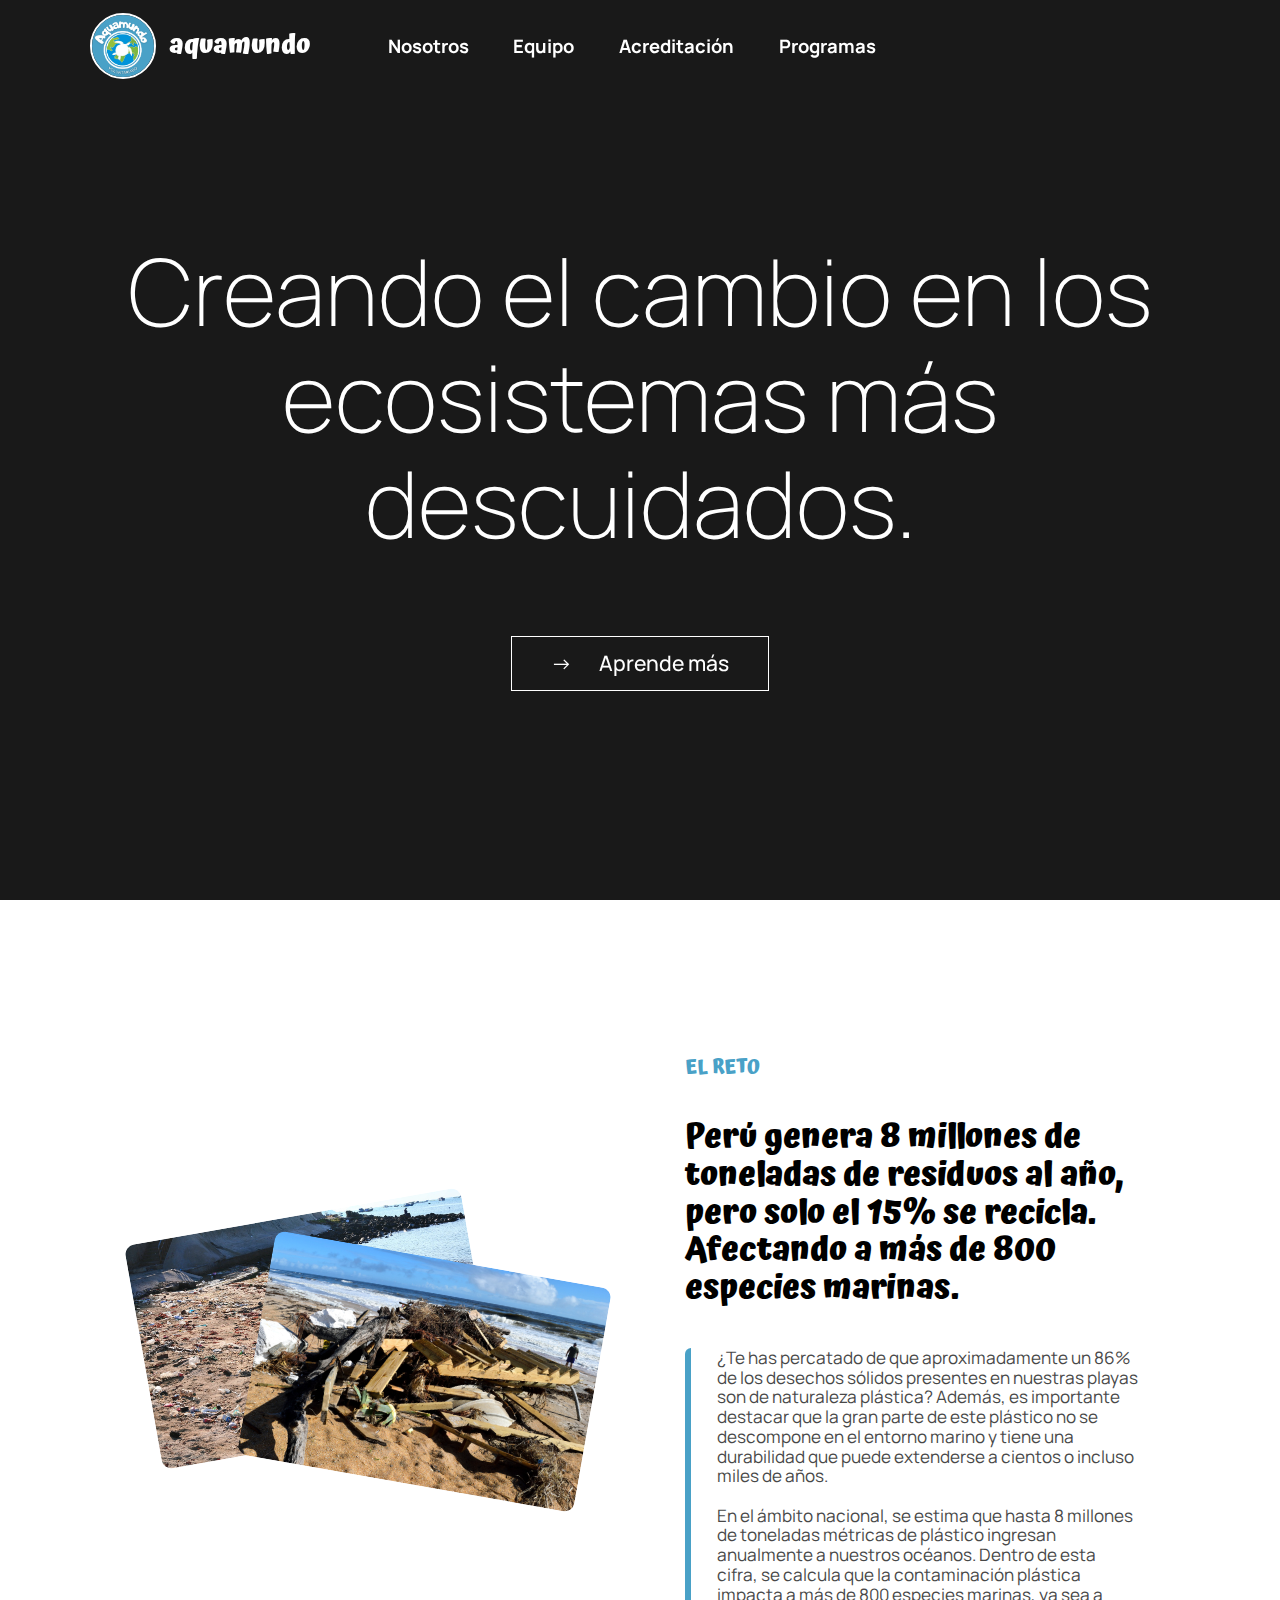
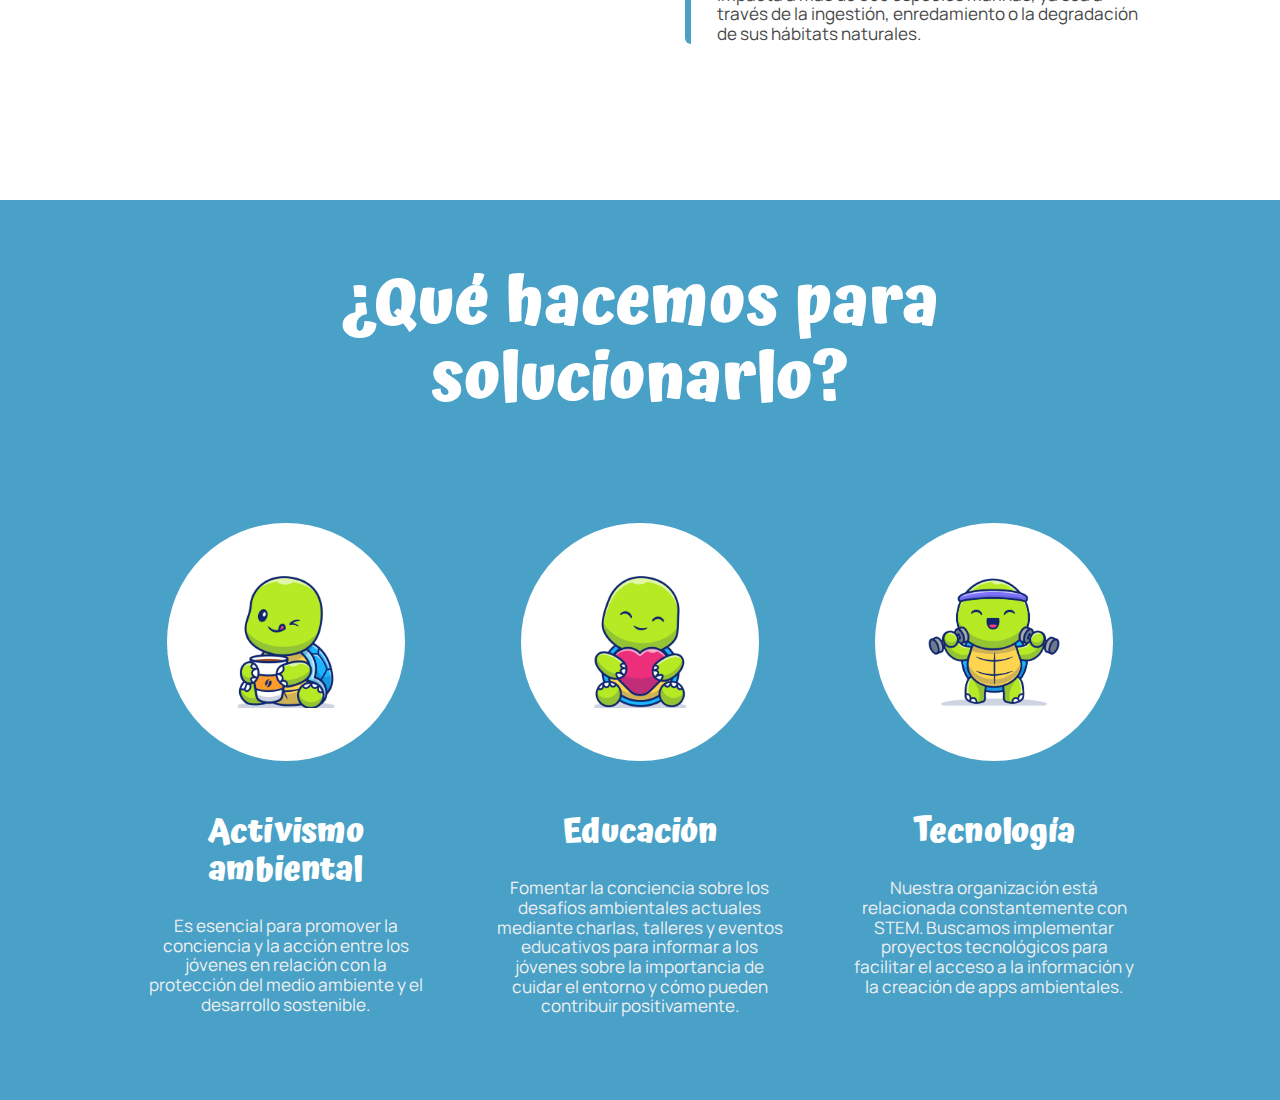
==== index.html @ 706407c6 "first commit" ====
<!DOCTYPE html>
<html lang="en">
<head>
    <meta charset="UTF-8">
    <meta name="viewport" content="width=device-width, initial-scale=1.0">
    <meta http-equiv="Cache-Control" content="no-cache, no-store, must-revalidate" />
    <meta http-equiv="Pragma" content="no-cache" />
    <meta http-equiv="Expires" content="0" />
    <link rel="stylesheet" href="./styles/reusables/reset.css">
    <link rel="stylesheet" href="./styles/reusables/navbar.css">
    <link rel="stylesheet" href="./styles/index.css">
    <title>Aquamundo Volunteering</title>
</head>
<body>
    <header>
        <div class="colored-overlay"></div>
        <div class="header-wrapper">
            <nav>
                <a class="aquamundo-nav-banner" href="./index.html">
                    <img src="./res/general/logo-aquamundo.png" alt="aquamundo logo">
                    <h2>aquamundo</h2>
                </a>
                <div class="nav-links">
                    <a href="#" class="nav-link">Nosotros</a>
                    <a href="#" class="nav-link">Equipo</a>
                    <a href="#" class="nav-link">Acreditación</a>
                    <a href="#" class="nav-link">Programas</a>
                </div>
                <div class="burger burger1">
                    <div></div>
                </div>
                <div class="dropdown-content">
                    <a href="#">
                        <div class="svg-holder"></div>
                        Nosotros
                    </a>
                    <a target="_blank" href="#">
                        <div class="svg-holder"></div>
                        Equipo
                    </a>
                    <a target="_blank" href="#">
                        <div class="svg-holder"></div>
                        Acreditación
                    </a>
                    <a target="_blank" href="#">
                        <div class="svg-holder"></div>
                        Programas
                    </a>
                </div>
            </nav>
            <div class="hero-section">
                <h2>Creando el cambio en los ecosistemas más descuidados.</h2>
                <a class="hero-action-button" href="#challenge-section"><span>→</span>Aprende más</a>
            </div>
        </div>
    </header>

    <main>
        <section class="challenge-section" id="challenge-section">
            <div class="left">
                <img src="./res/inicio/reto-inicio1.jpg" alt="challenge-image1">
                <img src="./res/inicio/reto-inicio2.jpg" alt="challenge-image2">
            </div>
            <div class="right">
                <h3>El reto</h3>
                <h2>
                    Perú genera 8 millones de toneladas de residuos al año, pero solo el 15% se recicla. Afectando a más de 800 especies marinas.
                </h2>
                <p>
                    ¿Te has percatado de que aproximadamente un 86% de los desechos sólidos presentes en nuestras playas son de naturaleza plástica? Además, es importante destacar que la gran parte de este plástico no se descompone en el entorno marino y tiene una durabilidad que puede extenderse a cientos o incluso miles de años.<br><br>En el ámbito nacional, se estima que hasta 8 millones de toneladas métricas de plástico ingresan anualmente a nuestros océanos. Dentro de esta cifra, se calcula que la contaminación plástica impacta a más de 800 especies marinas, ya sea a través de la ingestión, enredamiento o la degradación de sus hábitats naturales.
                </p>
            </div>
        </section>

        <section class="actions-section">
            <h2>¿Qué hacemos para solucionarlo?</h2>
            <div class="actions-grid">
                <div class="action-details">
                    <div class="action-image-holder">
                        <img src="./res/inicio/activismo-action.png" alt="activismo action">
                    </div>
                    <div class="action-text">
                        <h4>Activismo ambiental</h4>
                        <p>Es esencial para promover la conciencia y la acción entre los jóvenes en relación con la protección del medio ambiente y el desarrollo sostenible.</p>
                    </div>
                </div>
                <div class="action-details">
                    <div class="action-image-holder">
                        <img src="./res/inicio/educacion-action.png" alt="activismo action">
                    </div>
                    <div class="action-text">
                        <h4>Educación</h4>
                        <p>Fomentar la conciencia sobre los desafíos ambientales actuales mediante charlas, talleres y eventos educativos para informar a los jóvenes sobre la importancia de cuidar el entorno y cómo pueden contribuir positivamente.</p>
                    </div>
                </div>
                <div class="action-details">
                    <div class="action-image-holder">
                        <img src="./res/inicio/tecnologia-action.png" alt="activismo action">
                    </div>
                    <div class="action-text">
                        <h4>Tecnología</h4>
                        <p>Nuestra organización está relacionada constantemente con STEM. Buscamos implementar proyectos tecnológicos para facilitar el acceso a la información y la creación de apps ambientales.</p>
                    </div>
                </div>
            </div>
        </section>

        <section class="impact-section"></section>
    </main>

    <script src="./scripts/navbar.js"></script>
</body>
</html>
---- styles/reusables/navbar.css ----
:root {
    --colorPrimario: #fff;
    --acento1: #49A1C7;
    --acento2: #70C62C;
    --acento3: #F9A01E;
    --texto1: #f8fcff;
    --texto2: #333;
    --texto3: #fff5ac;
}

header {
    position: relative;
    width: 100%;
    min-height: 100vh;
    display: flex;
    flex-direction: column;
    background-position: center;
    background-repeat: no-repeat;
    background-size: cover;
}

.colored-overlay {
    position: absolute;
    z-index: 0;
    width: 100%;
    height: 100%;
    background-color: rgba(0, 0, 0, 0.9);
}

.header-wrapper {
    height: 100%;
    width: 100%;
    z-index: 1;
}
header nav {
    position: fixed;
    width: 100%;
    padding: 1rem max(7vw, 5rem);
    display: flex;
    align-items: center;
    gap: max(6vw, 5rem);
}
header nav, header nav * {
    transition: all 0.3s;
}
header nav.scrolled {
    background-color: #fff;
}
.aquamundo-nav-banner {
    display: flex;
    align-items: center;
    gap: 1rem;
    text-decoration: none;
}
.aquamundo-nav-banner h2 {
    font-size: 2rem;
    font-weight: 700;
    color: #fff;
}
nav.scrolled .aquamundo-nav-banner h2 {
    color: #49A1C7;
}
.aquamundo-nav-banner h2::first-letter {
    text-transform: lowercase;
}
header nav img {
    border: 2px solid #fff;
    border-radius: 50%;
    height: 5rem;
    width: 5rem;
}

.nav-links {
    width: 100%;
    padding: 1rem 0;
    display: flex;
    gap: max(3.5vw, 2rem);
}
.nav-links a {
    font-size: 1.4rem;
    font-weight: 700;
    text-decoration: none;
    text-decoration-color: #49A1C7;
    color: #fff;
    transition: all 0.3s;
}
nav.scrolled .nav-links a {
    color: #000;
}
.nav-links a:hover, nav.scrolled .nav-links a:hover {
    color: #49A1C7;
    text-decoration: underline;
    text-decoration-thickness: 2px;
    text-underline-offset: 10px;
}


/**Burger menu*/
:root {
    --font-size: 1;
    --color1: #000;
    --borderRadius: 1em;
}
.dropdown-content {
    position: absolute;
    display: none;
    flex-direction: column;
    justify-content: center;
    align-items: start;
    top: calc(13vh - 1px);
    right: 8vw;
    background-color: #fff;
    border: 1px solid #9a9a9a;
    border-radius: 8px;
    box-shadow: 0px 0px 3px 8px rgba(255, 255, 255, 0.1);
    transition: all 0.5s;
    overflow: hidden;
    z-index: 2;
}
.dropdown-content.visible {
    display: flex;
}
.dropdown-content a {
    color: #000;
    font-size: 1.4rem;
    font-family: 'Inter';
    text-decoration: none;
    padding: 1rem 3rem 1rem 1rem;
    display: flex;
    align-items: center;
    gap: 1rem;
}
.dropdown-content svg {
    width: 2rem;
    height: 2rem;
    fill: #754FE2;
}
.burger {
    display: none;
    font-size: var(--font-size);
    cursor: pointer;
    padding: 1.5em 0.75em;
    transform: scale(0.7) translate(0);
}
.burger > div {
    width: 3.5em;
    height: 0.5em;
    border-radius: var(--borderRadius);
    background: var(--color1);
}
.burger > div::before, .burger > div::after {
    transition: font-size 0s;
    content: "";
    display: block;
    position: absolute;
    width: 3.5em;
    height: 0.5em;
    background: var(--color1);
    border-radius: var(--borderRadius);
}
.burger > div::before {
    margin-top: -1.5em;
}
.burger > div::after {
    margin-top: 1.5em;
}
.burger1 {
    transition: all 0.7s, font-size 0s;
    transition-timing-function: cubic-bezier(0.68, -0.35, 0.265, 1.35);
}
.burger1 > div {
    transition: all 0.1s 0.3s, font-size 0s;
}
.burger1 > div::before, .burger1 > div::after {
    transition: all 0.3s 0.2s, font-size 0s;
}
.burger1.toggled {
    transform: rotate(180deg);
}
.burger1.toggled > div::before {
    transform: rotate(45deg) translate(1.1em, 1em);
}
.burger1.toggled > div {
    background: transparent;
}
.burger1.toggled > div::after {
    transform: rotate(-45deg) translate(1.1em, -1em);
}

@media only screen and (max-width: 900px) {
    header nav {
        padding: 1rem max(5vw, 2rem);
        background-color: #fff;
        justify-content: space-between;
        align-items: center;
    }
    header nav img {
        width: 8rem;
        height: 8rem;
    }
    header .nav-links {
        display: none;
    }
    .aquamundo-nav-banner h2 {
        display: none;
    }
    .burger {
        display: block;
    }
}
---- styles/index.css ----
:root {
    --colorPrimario: #fff;
    --acento1: #49A1C7;
    --acento2: #70C62C;
    --acento3: #F9A01E;
    --texto1: #f8fcff;
    --texto2: #333;
    --texto3: #fff5ac;
}

header {
    background-image: url('../res/inicio/portada-inicio.png');
}

.hero-section {
    padding: min(10vh, 8rem) 5vw;
    padding-top: max(22vh, 18rem);
    height: 100%;
    display: flex;
    flex-direction: column;
    justify-content: center;
    align-items: center;
    gap: max(8vh, 6rem);
}
.hero-section h2 {
    font-size: 7rem;
    font-family: 'Manrope';
    font-weight: 200;
    text-align: center;
    color: #fff;
}
.hero-section h2 strong {
    font-family: inherit;
    font-weight: 700;
}
.hero-action-button {
    position: relative;
    width: -webkit-fit-content;
    width: -moz-fit-content;
    width: fit-content;
    display: flex;
    align-items: center;
    gap: 2rem;
    padding: 1.1rem 3rem;
    border: 1px solid #fff;
    font-size: 1.6rem;
    font-weight: 500;
    text-decoration: none;
    color: #fff;
    transition: all 0.3s;
}
.hero-action-button:before {
    content: "";
    position: absolute;
    background: #49A1C7;
    bottom: 0;
    left: 0;
    right: 0;
    top: 100%;
    z-index: -1;
    -webkit-transition: top 0.09s ease-in;
  }
  
.hero-action-button:hover:before {
    top: 0;
}
.hero-action-button:hover {
    border-color: transparent;
}

@media only screen and (max-width: 500px) {
    .hero-section h1 {
        font-size: 3.5rem;
    }
}

/**challenge section*/
.challenge-section {
    width: 100%;
    min-height: 100vh;
    padding: min(8rem, 12vh) 11vw;
    display: grid;
    grid-template-columns: 1fr 1fr;
    justify-content: center;
    align-items: center;
    gap: min(7vw, 8rem);
}

.challenge-section .left {
    height: 40vh;
    position: relative;
}
.challenge-section .left img {
    position: absolute;
    width: 60%;
    border-radius: 10px;
}
.challenge-section .left img:nth-child(1) {
    top: 0;
    left: 0;
    transform: rotate(-10deg);
}
.challenge-section .left img:nth-child(2) {
    bottom: 0;
    right: 0;
    transform: rotate(10deg);
}

.challenge-section .right {
    display: flex;
    flex-direction: column;
    justify-content: center;
    gap: 3rem;
}
.challenge-section .right h3 {
    font-size: 1.5rem;
    font-weight: 700;
    text-transform: uppercase;
    color: #49A1C7;
}
.challenge-section .right h2 {
    font-size: 2.5rem;
    font-weight: 700;
    color: #000;
}
.challenge-section .right p {
    font-size: 1.3rem;
    font-weight: 400;
    color: #484848;
    border-radius: 6px;
    border-left: 6px solid #49A1C7;
    padding-left: 2rem;
}

/*Challenge section responsive*/
@media only screen and (max-width: 900px) {
    .challenge-section .left {
        height: 30vh;
    }
    .challenge-section {
        grid-template-columns: 1fr;
        gap: 8rem;
    }
}
@media only screen and (min-height: 650px) {
    .challenge-section .left {
        height: 30vh;
    }
    .challenge-section .left img {
        width: 75%;
    }
}

/**actions section*/
.actions-section {
    width: 100%;
    padding: 5rem 11vw;
    min-height: 100vh;
    display: flex;
    flex-direction: column;
    align-items: center;
    gap: 8rem;
    background-color: #49A1C7;
}
.actions-section h2 {
    font-size: 5rem;
    font-weight: 700;
    text-align: center;
    color: #fff;
}
.actions-grid {
    width: 100%;
    display: grid;
    grid-template-columns: 1fr 1fr 1fr;
    gap: 5vw;
}
.action-details {
    display: flex;
    flex-direction: column;
    align-items: center;
    gap: 4rem;
}
.action-image-holder {
    aspect-ratio: 1/1;
    width: 18rem;
    height: auto;
    background-color: #fff;
    padding: 4rem;
    border-radius: 50%;
    display: flex;
    justify-content: center;
    align-items: center;
}
.action-image-holder img {
    width: 100%;
    height: 100%;
    -o-object-fit: contain;
       object-fit: contain;
}
.action-text {
    display: flex;
    flex-direction: column;
    align-items: center;
    gap: 2rem;
}
.action-text h4 {
    font-size: 2.5rem;
    font-weight: 700;
    text-align: center;
    color: #fff;
}
.action-text p {
    font-size: 1.3rem;
    text-align: center;
    font-weight: 400;
    color: #f0f0f0;
}

/*Actions section responsive*/
@media only screen and (max-width: 1150px) {
    .actions-section {
        padding: 5rem 5vw;
    }
}
@media only screen and (max-width: 980px) {
    .action-image-holder {
        width: 12rem;
        padding: 3rem;
    }
}
@media only screen and (max-width: 750px) {
    .hero-section h2 {
        font-size: 5.5rem;
    }
    .actions-section {
        padding: 5rem 11vw;
    }
    .actions-section h2 {
        font-size: 3.5rem;
    }
    .actions-grid {
        grid-template-columns: 1fr;
        gap: 8rem;
    }
}
@media only screen and (max-width: 550px) {
    .hero-section h2 {
        font-size: 4.5rem;
    }
}
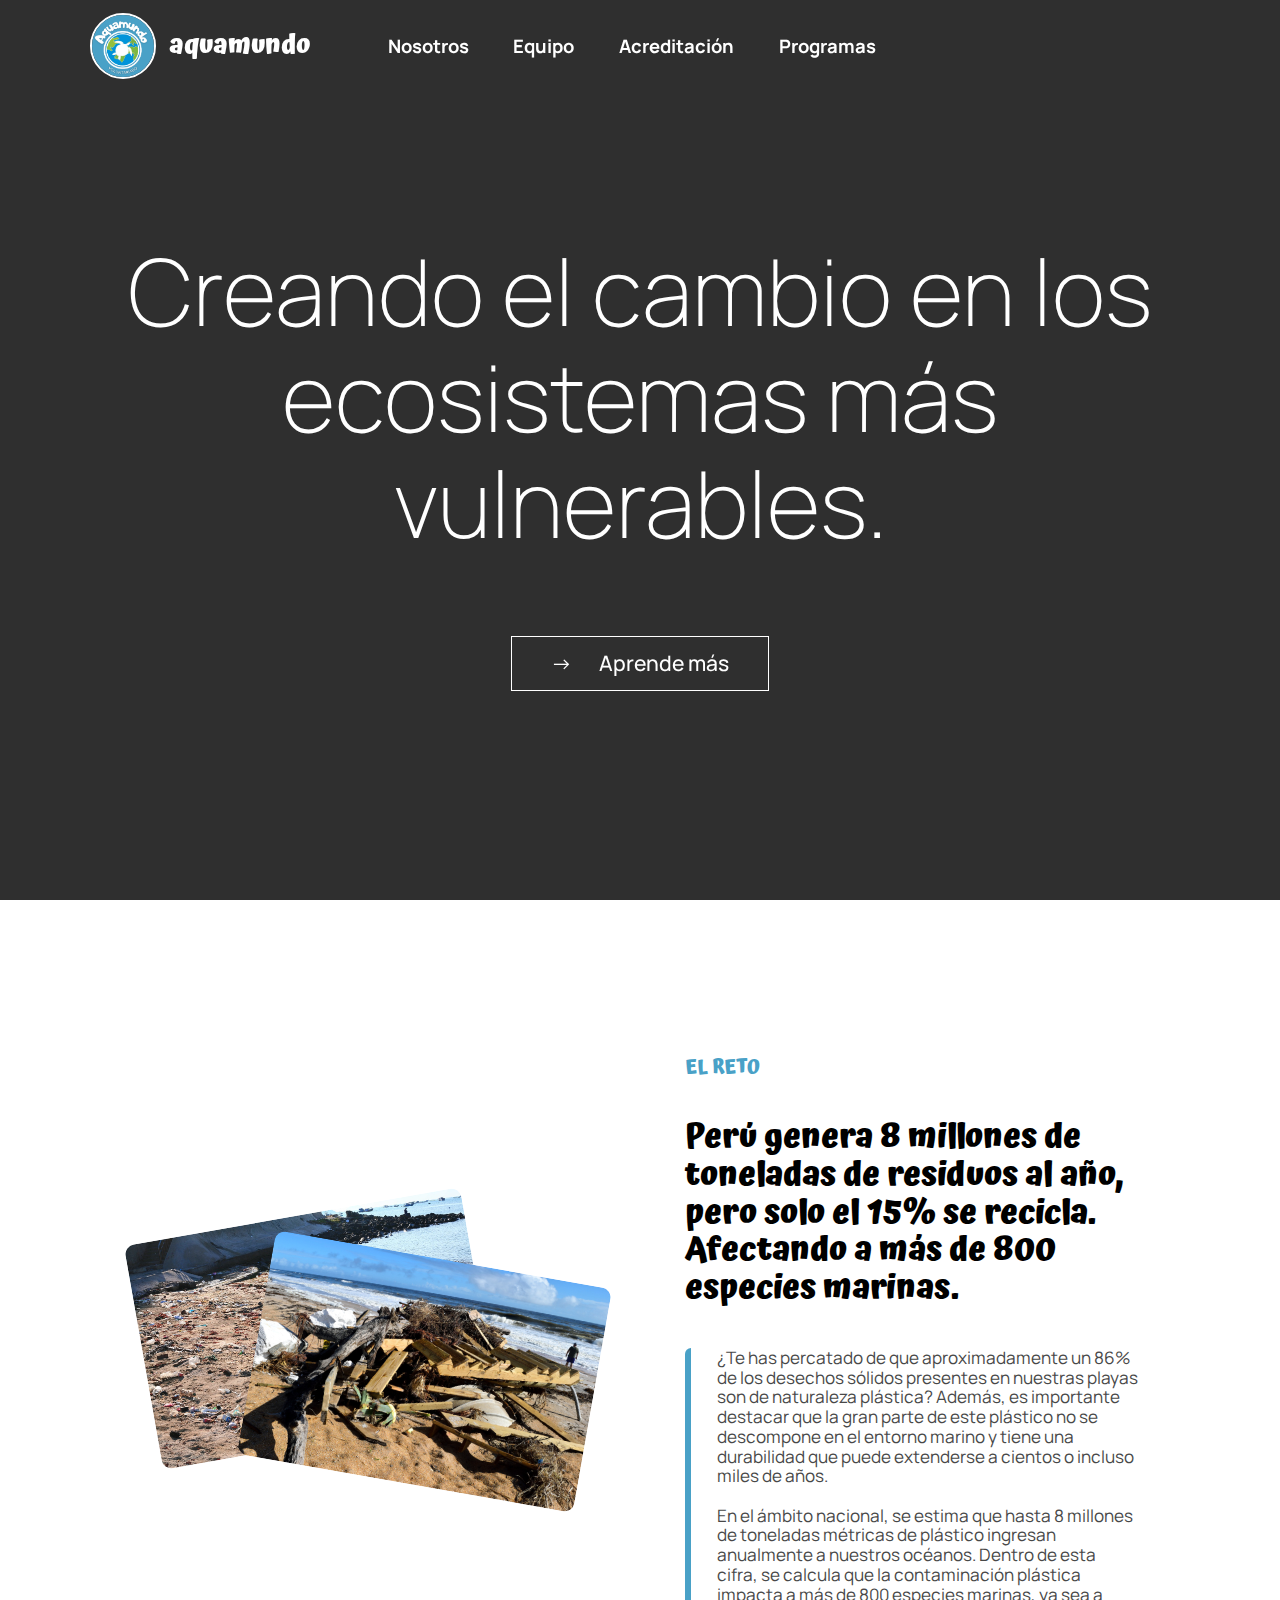
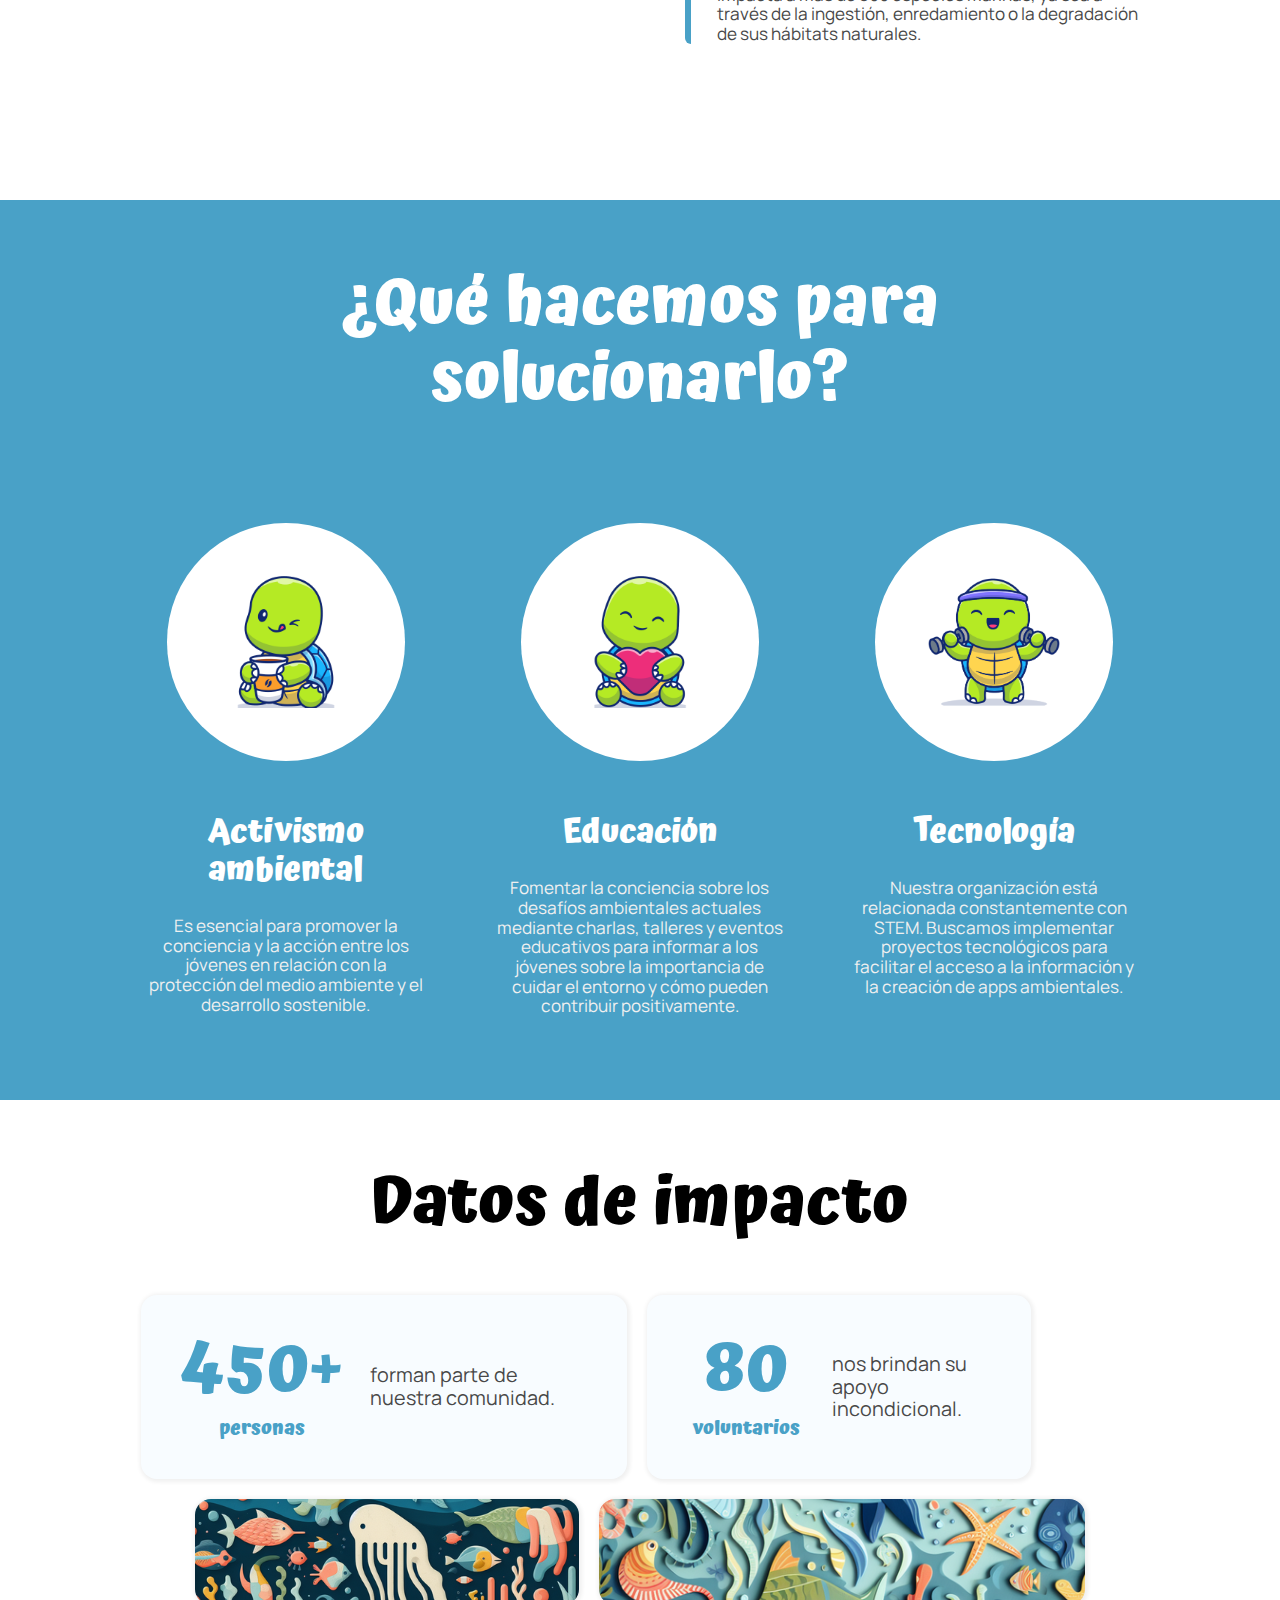
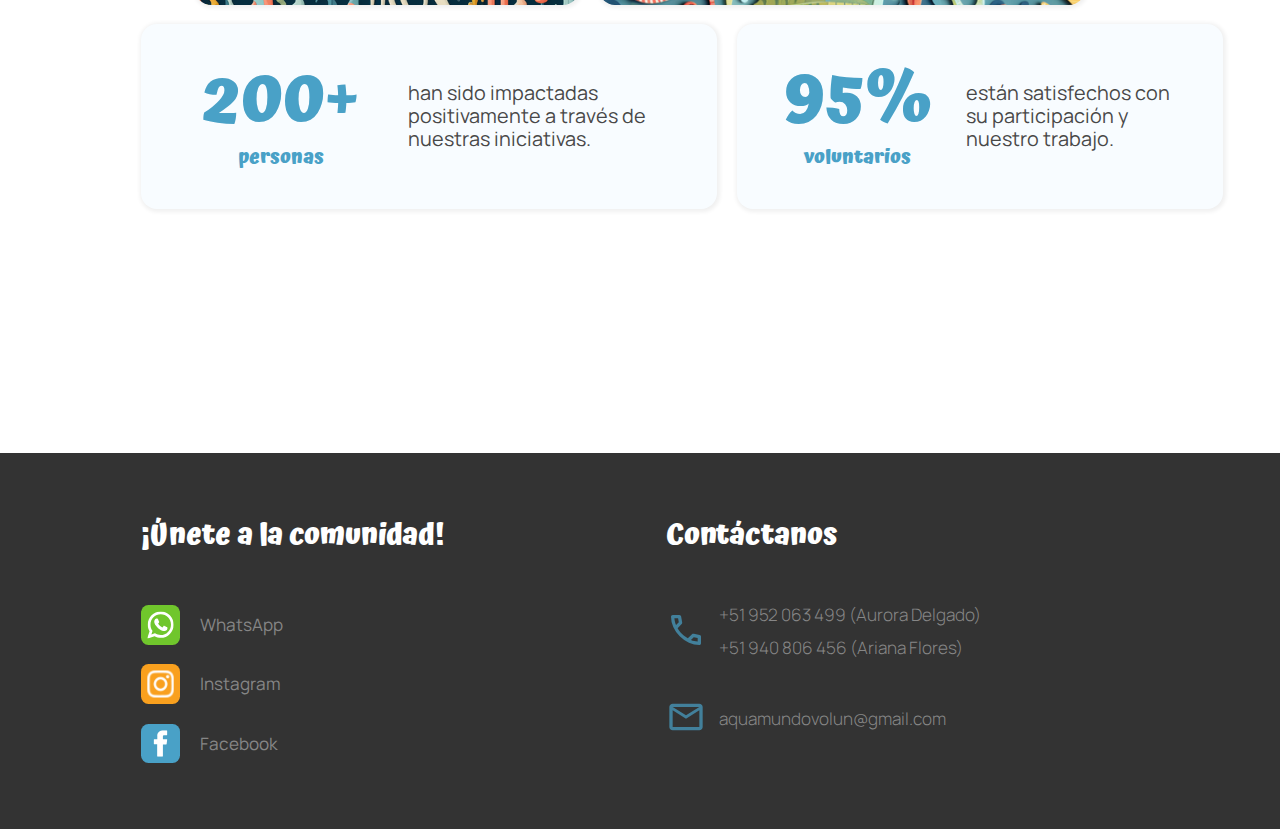
==== commit 133ecffb: "inicio + footer firstversion" ====
--- a/index.html
+++ b/index.html
@@ -9,6 +9,7 @@
     <link rel="stylesheet" href="./styles/reusables/reset.css">
     <link rel="stylesheet" href="./styles/reusables/navbar.css">
     <link rel="stylesheet" href="./styles/index.css">
+    <link rel="stylesheet" href="./styles/reusables/footer.css">
     <title>Aquamundo Volunteering</title>
 </head>
 <body>
@@ -49,7 +50,7 @@
                 </div>
             </nav>
             <div class="hero-section">
-                <h2>Creando el cambio en los ecosistemas más descuidados.</h2>
+                <h2>Creando el cambio en los ecosistemas más vulnerables.</h2>
                 <a class="hero-action-button" href="#challenge-section"><span>→</span>Aprende más</a>
             </div>
         </div>
@@ -105,8 +106,98 @@
             </div>
         </section>
 
-        <section class="impact-section"></section>
+        <section class="impact-section">
+            <h2>Datos de impacto</h2>
+            <div class="main-grid-container">
+                <div class="top impact-container">
+                    <div class="impact-card medium">
+                        <div class="left">
+                            <h3>450+</h3>
+                            <span>personas</span>
+                        </div>
+                        <div class="right">
+                            <p>forman parte de nuestra comunidad.</p>
+                        </div>
+                    </div>
+                    <div class="impact-card small">
+                        <div class="left">
+                            <h3>80</h3>
+                            <span>voluntarios</span>
+                        </div>
+                        <div class="right">
+                            <p>nos brindan su apoyo incondicional.</p>
+                        </div>
+                    </div>
+                </div>
+                <div class="middle impact-container">
+                    <div style="background-image: url('./res/inicio/ocean-wall-animated.png');" class="impact-card small visual"></div>
+                    <div style="background-image: url('./res/inicio/ocean-wall-art.png');" class="impact-card medium visual"></div>
+                </div>
+                <div class="bottom impact-container">
+                    <div class="impact-card large">
+                        <div class="left">
+                            <h3>200+</h3>
+                            <span>personas</span>
+                        </div>
+                        <div class="right">
+                            <p>han sido impactadas positivamente a través de nuestras iniciativas.</p>
+                        </div>
+                    </div>
+                    <div class="impact-card medium">
+                        <div class="left">
+                            <h3>95%</h3>
+                            <span>voluntarios</span>
+                        </div>
+                        <div class="right">
+                            <p>están satisfechos con su participación y nuestro trabajo.</p>
+                        </div>
+                    </div>
+                </div>
+            </div>
+        </section>
     </main>
+
+    <footer>
+        <div class="footer-socials">
+            <h3>¡Únete a la comunidad!</h3>
+            <div class="footer-socials-container">
+                <a class="footer-social-link">
+                    <img src="./res/socials/whatsapp-iconbw.svg" alt="whatsapp icon white">
+                    <span style="text-decoration-color: #70C62C;">WhatsApp</span>
+                </a>
+                <a class="footer-social-link">
+                    <img src="./res/socials/instagram-iconbw.svg" alt="instagram icon white">
+                    <span style="text-decoration-color: #F9A01E;">Instagram</span>
+                </a>
+                <a class="footer-social-link">
+                    <img src="./res/socials/facebook-iconbw.svg" alt="facebook icon white">
+                    <span style="text-decoration-color: #49A1C7;">Facebook</span>
+                </a>
+            </div>
+        </div>
+        <div class="footer-contact">
+            <h3>Contáctanos</h3>
+            <div class="footer-contact-container">
+                <div class="footer-contact-link">
+                    <div class="contact-icon">
+                        <img src="./res/socials/phone-icon.svg" alt="phone icon">
+                    </div>
+                    <div class="contact-info">
+                        <span>+51 952 063 499 (Aurora Delgado)</span>
+                        <span>+51 940 806 456 (Ariana Flores)</span>
+                    </div>
+                </div>
+                <div class="footer-contact-link">
+                    <div class="contact-icon">
+                        <img src="./res/socials/email-icon.svg" alt="email icon">
+                    </div>
+                    <div class="contact-info">
+                        <span>aquamundovolun@gmail.com</span>
+                    </div>
+                </div>
+            </div>
+        </div>
+    </footer>
 
     <script src="./scripts/navbar.js"></script>
 </body>
--- a/styles/reusables/navbar.css
+++ b/styles/reusables/navbar.css
@@ -24,7 +24,7 @@
     z-index: 0;
     width: 100%;
     height: 100%;
-    background-color: rgba(0, 0, 0, 0.9);
+    background-color: rgba(24, 24, 24, 0.9);
 }
 
 .header-wrapper {
@@ -59,9 +59,6 @@
 }
 nav.scrolled .aquamundo-nav-banner h2 {
     color: #49A1C7;
-}
-.aquamundo-nav-banner h2::first-letter {
-    text-transform: lowercase;
 }
 header nav img {
     border: 2px solid #fff;
@@ -195,8 +192,8 @@
         align-items: center;
     }
     header nav img {
-        width: 8rem;
-        height: 8rem;
+        width: 6.5rem;
+        height: 6.5rem;
     }
     header .nav-links {
         display: none;
--- a/styles/index.css
+++ b/styles/index.css
@@ -247,4 +247,131 @@
     .hero-section h2 {
         font-size: 4.5rem;
     }
+}
+
+
+/**impact section*/
+.impact-section {
+    padding: 5rem 11vw;
+    width: 100%;
+    min-height: 100vh;
+    display: flex;
+    flex-direction: column;
+    align-items: center;
+    gap: 4rem;
+}
+.impact-section h2 {
+    font-size: 5rem;
+    text-align: center;
+    font-weight: 700;
+    color: #000;
+}
+.impact-section .main-grid-container {
+    width: 100%;
+    height: 100%;
+    display: flex;
+    flex-direction: column;
+    justify-content: stretch;
+    gap: 1.5rem;
+}
+.impact-container {
+    height: 100%;
+    display: flex;
+    align-items: center;
+    gap: 1.5rem;
+}
+.impact-container.top {
+    margin: 0;
+}
+.impact-container.middle {
+    margin: 0 auto;
+}
+.impact-container.bottom {
+    margin-left: auto;
+}
+.impact-card {
+    height: 100%;
+    padding: 3rem;
+    background-color: #f8fcff;
+    border-radius: 16px;
+    box-shadow: 1px 1px 4px 2px #f0f0f0;
+    display: grid;
+    grid-template-columns: 1.5fr 2fr;
+    justify-content: center;
+    align-items: center;
+    gap: 2rem;
+}
+.impact-card.visual {
+    padding: 4rem;
+    background-position: center;
+    background-repeat: no-repeat;
+    background-size: cover;
+}
+.impact-card.small {
+    width: 20vw;
+}
+.impact-card.medium {
+    width: 25vw;
+}
+.impact-card.large {
+    width: 35vw;
+}
+.impact-card .left {
+    display: flex;
+    flex-direction: column;
+    justify-content: center;
+    align-items: center;
+    gap: 0.5rem;
+}
+.impact-card .right {
+    display: flex;
+    justify-content: center;
+    align-items: center;
+}
+.impact-card h3 {
+    font-size: 5rem;
+    color: #49A1C7;
+    font-weight: 700;
+}
+.impact-card span {
+    font-size: 1.5rem;
+    color: #49A1C7;
+    font-family: 'Atma';
+    font-weight: 700;
+}
+.impact-card p {
+    font-size: 1.5rem;
+    font-weight: 400;
+    color: #484848;
+}
+@media only screen and (min-height: 800px) {
+    .impact-card.small {
+        width: 30vw;
+    }
+    .impact-card.medium {
+        width: 38vw;
+    }
+    .impact-card.large {
+        width: 45vw;
+    }
+}
+@media only screen and (max-width: 1000px) {
+    .impact-container {
+        flex-direction: column;
+    }
+    .impact-card.small, .impact-card.medium, .impact-card.large, .impact-card.visual  {
+        width: 90%;
+    }
+    .impact-container.top , .impact-container.middle, .impact-container.bottom {
+        margin: 0 auto;
+        width: 100%;
+    }
+}
+@media only screen and (max-width: 500px) {
+    .impact-card {
+        grid-template-columns: 1fr;
+    }
+    .impact-card p {
+        text-align: center;
+    }
 }--- a/styles/reusables/footer.css
+++ b/styles/reusables/footer.css
@@ -0,0 +1,106 @@
+:root {
+    --colorPrimario: #fff;
+    --acento1: #49A1C7;
+    --acento2: #70C62C;
+    --acento3: #F9A01E;
+    --texto1: #f8fcff;
+    --texto2: #333;
+    --texto3: #fff5ac;
+}
+
+footer {
+    background-color: #333;
+    width: 100%;
+    padding: 5rem 11vw;
+    margin-top: 4rem;
+    display: grid;
+    grid-template-columns: 1fr 1fr;
+    justify-content: space-between;
+    gap: 4rem;
+}
+.footer-socials {
+    display: flex;
+    flex-direction: column;
+    gap: 4rem;
+}
+.footer-socials h3, .footer-contact h3 {
+    font-size: 2.2rem;
+    color: #fff;
+    font-weight: 700;
+}
+.footer-socials-container {
+    display: flex;
+    flex-direction: column;
+    gap: 1.5rem;
+}
+.footer-social-link {
+    display: flex;
+    align-items: center;
+    gap: 1.5rem;
+    text-decoration: none;
+}
+.footer-contact-link, .footer-social-link * {
+    transition: all 0.3s;
+}
+.footer-social-link:hover {
+    cursor: pointer;
+    filter: brightness(105%);
+}
+.footer-social-link:hover img {
+    transform: scale(1.1);
+}
+.footer-social-link:hover span {
+    font-size: 1.4rem;
+    transform: translateY(-0.5rem);
+    color: #f0f0f0;
+    text-decoration: underline;
+}
+.footer-social-link img, .contact-icon img {
+    aspect-ratio: 1/1;
+    width: 3rem;
+    height: auto;
+}
+.footer-social-link span {
+    font-size: 1.3rem;
+    font-weight: 400;
+    color: #868686;
+    text-decoration-thickness: 4px !important;
+    text-underline-offset: 1rem;
+}
+
+.footer-contact {
+    display: flex;
+    flex-direction: column;
+    gap: 4rem;
+}
+.footer-contact-container {
+    display: flex;
+    flex-direction: column;
+    gap: 3rem;
+}
+.footer-contact-link {
+    display: flex;
+    align-items: center;
+    gap: 1rem;
+}
+.contact-icon img {
+    opacity: 0.7;
+}
+.footer-contact-link .contact-info {
+    display: flex;
+    flex-direction: column;
+    gap: 1rem;
+}
+.footer-contact-link .contact-info span {
+    font-size: 1.3rem;
+    color: #868686;
+    font-weight: 300;
+}
+
+@media only screen and (max-width: 970px) {
+    footer {
+        grid-template-columns: 1fr;
+        justify-content: center;
+        align-items: center;
+    }
+}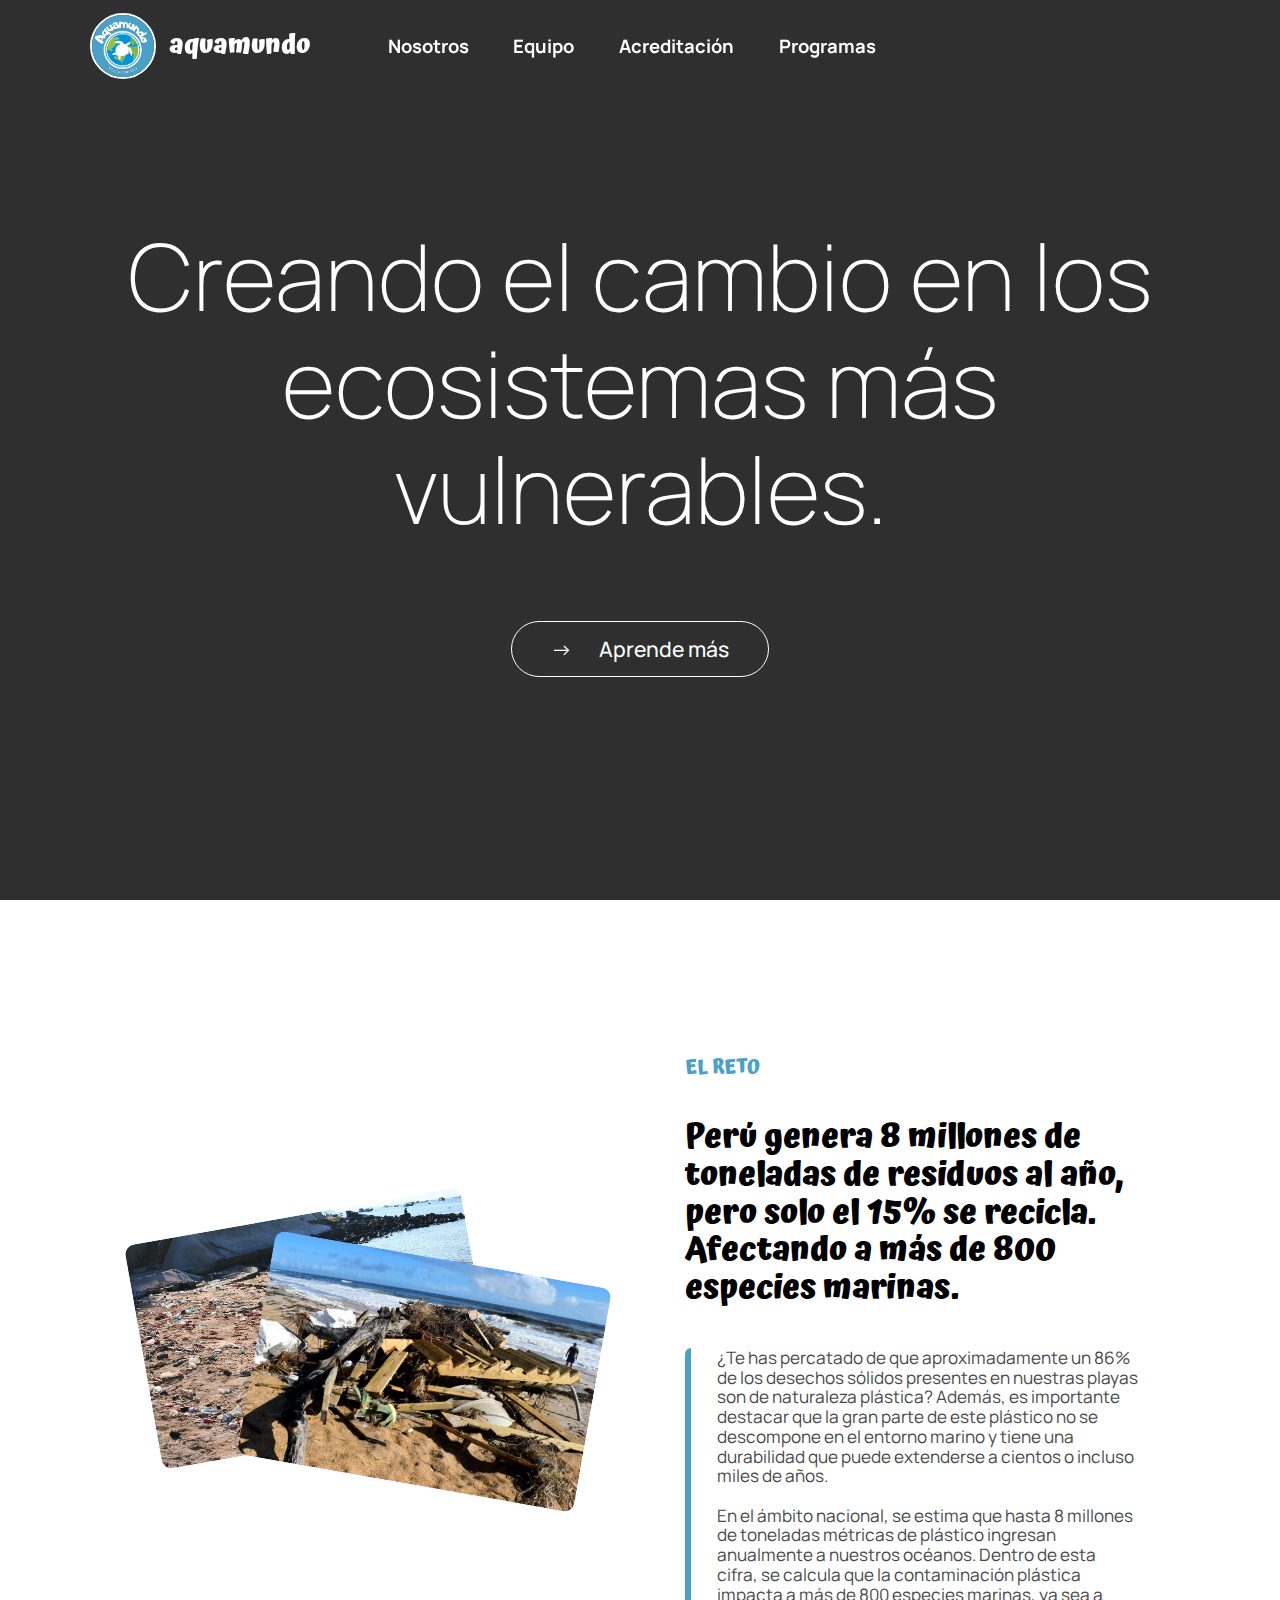
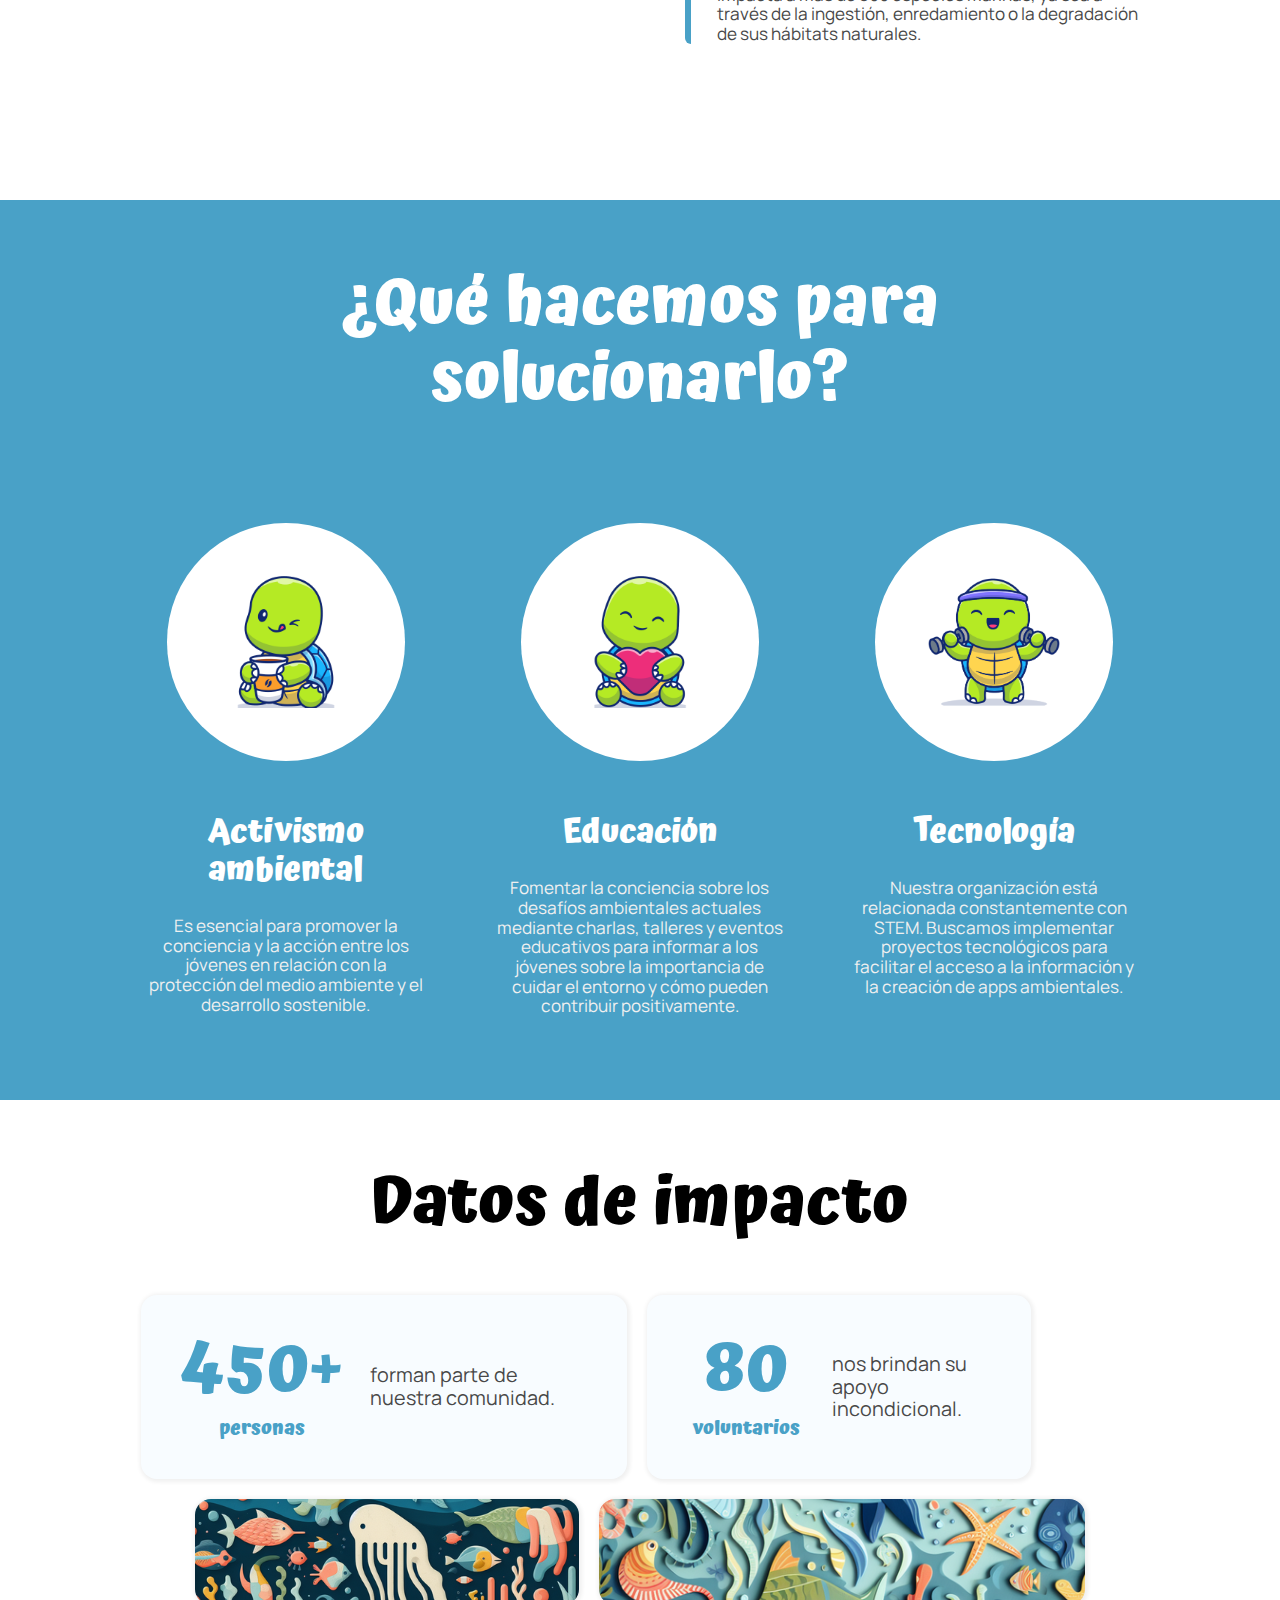
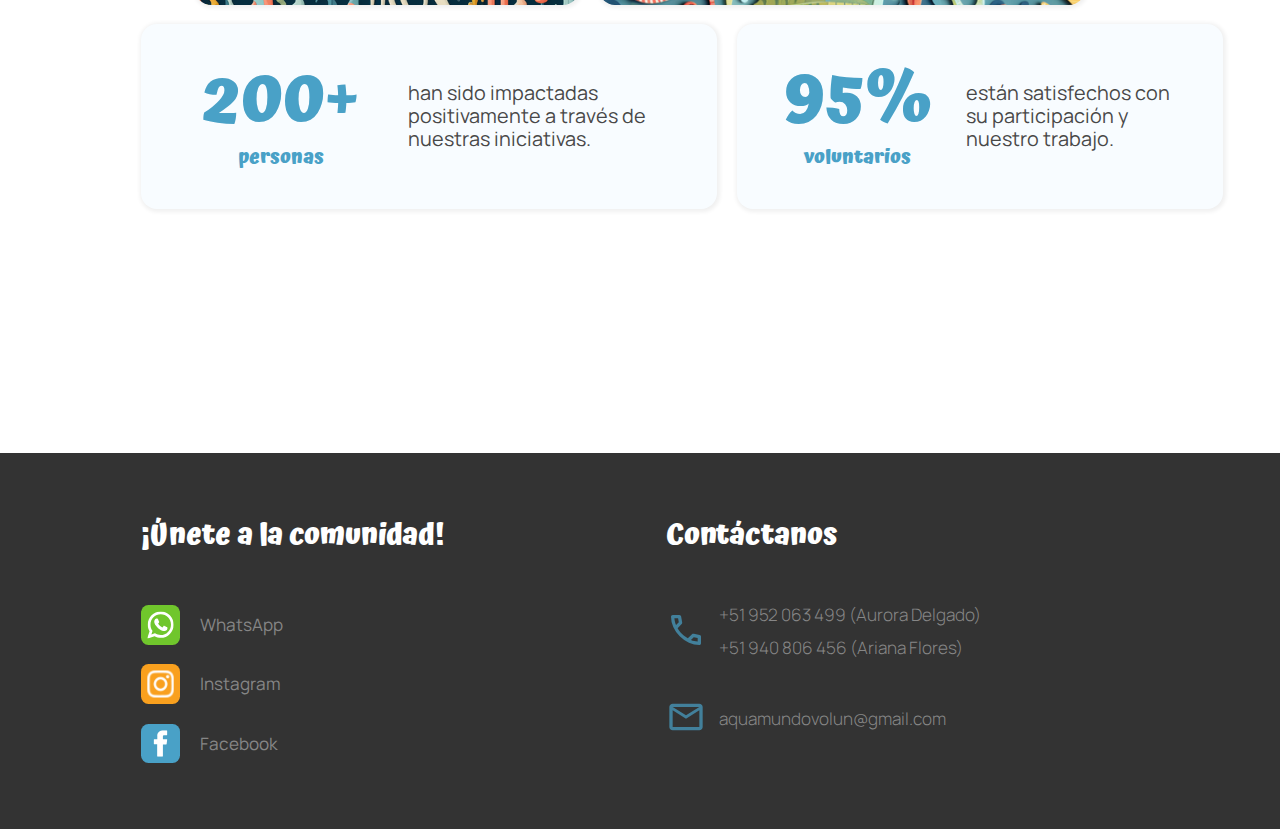
==== commit bdfa047c: "general styling fix + nosotros page" ====
--- a/index.html
+++ b/index.html
@@ -6,6 +6,7 @@
     <meta http-equiv="Cache-Control" content="no-cache, no-store, must-revalidate" />
     <meta http-equiv="Pragma" content="no-cache" />
     <meta http-equiv="Expires" content="0" />
+    <link rel="icon" href="./res/general/logo-aquamundo.png">
     <link rel="stylesheet" href="./styles/reusables/reset.css">
     <link rel="stylesheet" href="./styles/reusables/navbar.css">
     <link rel="stylesheet" href="./styles/index.css">
@@ -22,28 +23,28 @@
                     <h2>aquamundo</h2>
                 </a>
                 <div class="nav-links">
-                    <a href="#" class="nav-link">Nosotros</a>
-                    <a href="#" class="nav-link">Equipo</a>
-                    <a href="#" class="nav-link">Acreditación</a>
-                    <a href="#" class="nav-link">Programas</a>
+                    <a href="./nosotros.html" class="nav-link">Nosotros</a>
+                    <a href="./equipo.html" class="nav-link">Equipo</a>
+                    <a href="./acreditacion.html" class="nav-link">Acreditación</a>
+                    <a href="./programas.html" class="nav-link">Programas</a>
                 </div>
                 <div class="burger burger1">
                     <div></div>
                 </div>
                 <div class="dropdown-content">
-                    <a href="#">
+                    <a href="./nosotros.html">
                         <div class="svg-holder"></div>
                         Nosotros
                     </a>
-                    <a target="_blank" href="#">
+                    <a href="./equipo.html">
                         <div class="svg-holder"></div>
                         Equipo
                     </a>
-                    <a target="_blank" href="#">
+                    <a href="./acreditacion.html">
                         <div class="svg-holder"></div>
                         Acreditación
                     </a>
-                    <a target="_blank" href="#">
+                    <a href="./programas.html">
                         <div class="svg-holder"></div>
                         Programas
                     </a>
@@ -161,15 +162,15 @@
         <div class="footer-socials">
             <h3>¡Únete a la comunidad!</h3>
             <div class="footer-socials-container">
-                <a class="footer-social-link">
+                <a target="_blank" href="https://chat.whatsapp.com/HnISfa3060HEP33V4RHr95" class="footer-social-link">
                     <img src="./res/socials/whatsapp-iconbw.svg" alt="whatsapp icon white">
                     <span style="text-decoration-color: #70C62C;">WhatsApp</span>
                 </a>
-                <a class="footer-social-link">
+                <a target="_blank" href="https://instagram.com/aquamundo_volunteering?igshid=MzRlODBiNWFlZA==" class="footer-social-link">
                     <img src="./res/socials/instagram-iconbw.svg" alt="instagram icon white">
                     <span style="text-decoration-color: #F9A01E;">Instagram</span>
                 </a>
-                <a class="footer-social-link">
+                <a target="_blank" href="https://www.facebook.com/profile.php?id=100089294527260" class="footer-social-link">
                     <img src="./res/socials/facebook-iconbw.svg" alt="facebook icon white">
                     <span style="text-decoration-color: #49A1C7;">Facebook</span>
                 </a>
--- a/styles/reusables/navbar.css
+++ b/styles/reusables/navbar.css
@@ -28,14 +28,16 @@
 }
 
 .header-wrapper {
+    position: absolute;
     height: 100%;
     width: 100%;
     z-index: 1;
 }
 header nav {
     position: fixed;
-    width: 100%;
-    padding: 1rem max(7vw, 5rem);
+    z-index: 999;
+    width: 100%;
+    padding: 1rem 7vw;
     display: flex;
     align-items: center;
     gap: max(6vw, 5rem);
@@ -77,14 +79,15 @@
     font-size: 1.4rem;
     font-weight: 700;
     text-decoration: none;
-    text-decoration-color: #49A1C7;
+    -webkit-text-decoration-color: #49A1C7;
+            text-decoration-color: #49A1C7;
     color: #fff;
     transition: all 0.3s;
 }
 nav.scrolled .nav-links a {
     color: #000;
 }
-.nav-links a:hover, nav.scrolled .nav-links a:hover {
+.nav-links a:hover, nav.scrolled .nav-links a:hover, .nav-links a.active, nav.scrolled .nav-links a.active {
     color: #49A1C7;
     text-decoration: underline;
     text-decoration-thickness: 2px;
@@ -112,7 +115,7 @@
     box-shadow: 0px 0px 3px 8px rgba(255, 255, 255, 0.1);
     transition: all 0.5s;
     overflow: hidden;
-    z-index: 2;
+    z-index: 5;
 }
 .dropdown-content.visible {
     display: flex;
--- a/styles/index.css
+++ b/styles/index.css
@@ -13,8 +13,7 @@
 }
 
 .hero-section {
-    padding: min(10vh, 8rem) 5vw;
-    padding-top: max(22vh, 18rem);
+    padding: 5rem 7vw;
     height: 100%;
     display: flex;
     flex-direction: column;
@@ -43,29 +42,18 @@
     gap: 2rem;
     padding: 1.1rem 3rem;
     border: 1px solid #fff;
+    border-radius: 2000px;
     font-size: 1.6rem;
     font-weight: 500;
     text-decoration: none;
     color: #fff;
-    transition: all 0.3s;
-}
-.hero-action-button:before {
-    content: "";
-    position: absolute;
-    background: #49A1C7;
-    bottom: 0;
-    left: 0;
-    right: 0;
-    top: 100%;
-    z-index: -1;
-    -webkit-transition: top 0.09s ease-in;
-  }
-  
-.hero-action-button:hover:before {
-    top: 0;
+    transition: 0.3s ease-in-out;
 }
 .hero-action-button:hover {
-    border-color: transparent;
+    transform: scale(1.03);
+    color: white;
+    box-shadow:  inset 0 -4rem 4px #49a1c7, inset 0 0 0 transparent;
+    border-color: #49a1c7;
 }
 
 @media only screen and (max-width: 500px) {
@@ -344,6 +332,7 @@
     font-weight: 400;
     color: #484848;
 }
+/*Impact section responsive*/
 @media only screen and (min-height: 800px) {
     .impact-card.small {
         width: 30vw;
--- a/styles/reusables/footer.css
+++ b/styles/reusables/footer.css
@@ -34,6 +34,7 @@
     gap: 1.5rem;
 }
 .footer-social-link {
+    width: fit-content;
     display: flex;
     align-items: center;
     gap: 1.5rem;
